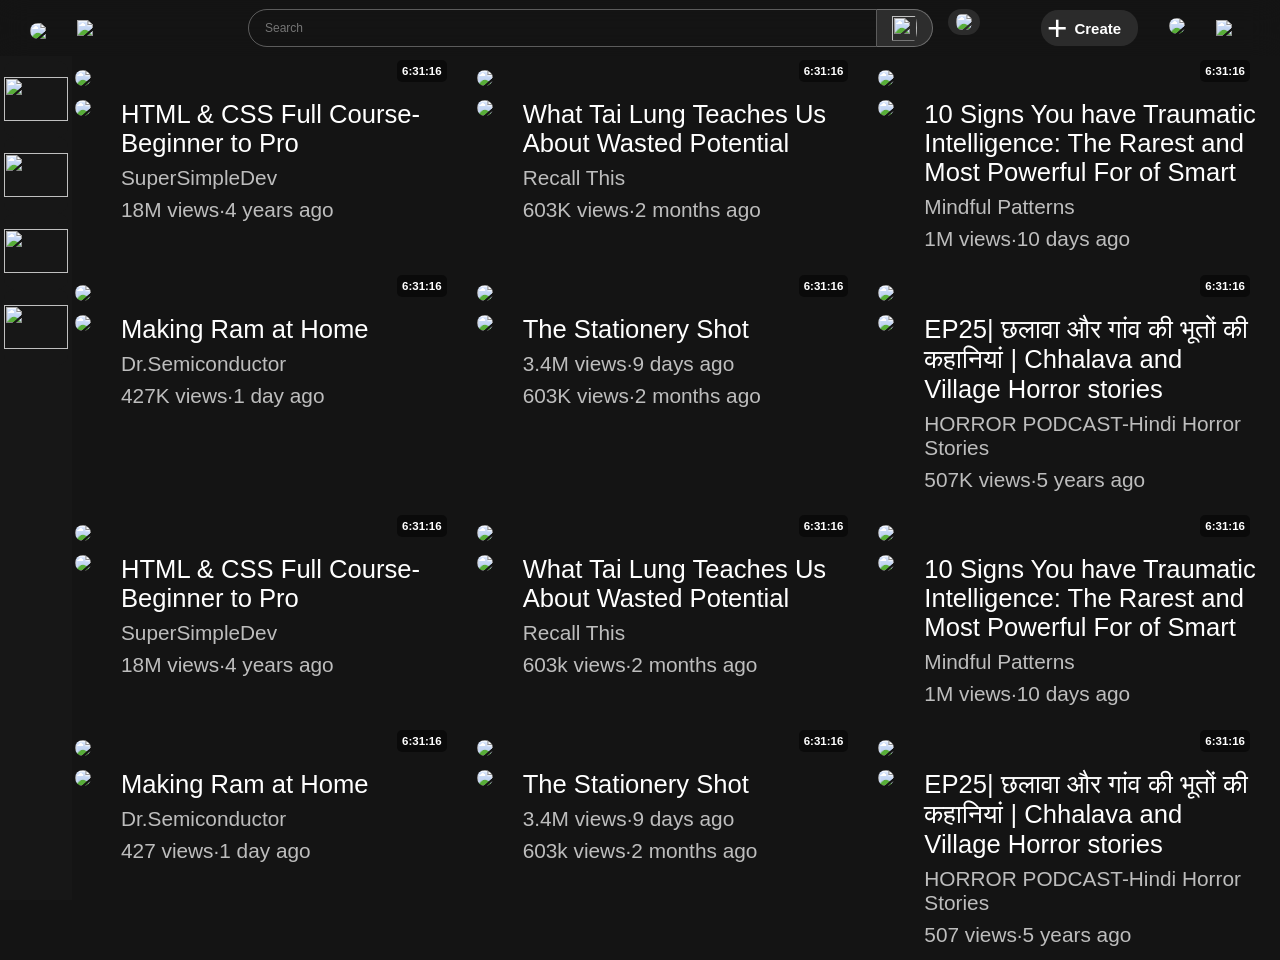
==== index.html @ 5734ea12 "Add files via upload" ====
<!doctype html>
<html>
  <head>
    <title>YouTube</title>
    <link rel="stylesheet" href="style.css" />
    <link rel="icon" type="image/png" href="Thumbnail/youtube.png" />
    <link rel="preconnect" href="https://fonts.googleapis.com" />
    <link rel="preconnect" href="https://fonts.gstatic.com" crossorigin />
    <link
      href="https://fonts.googleapis.com/css2?family=Inconsolata:wght@200..900&display=swap"
      rel="stylesheet"
    />
  </head>
  <body>
    <div class="header">
      <div class="left">
        <img src="Thumbnail/ham.png" class="hamb" /><img
          class="ytin"
          src="Thumbnail/ytin.png"
        />
      </div>
      <div class="middle">
        <input type="text-box" placeholder="Search" />
        <img class="search" src="Thumbnail/search.png" />
        <div class="voice">
          <img class="notification" src="Thumbnail/mic.png" />
          <div class="voice-tip">Search with your voice</div>
        </div>
      </div>
      <div class="right">
        <button class="create"><span>+</span> Create</button>
        <div class="notif">
          <img src="Thumbnail/notification.png" class="mic" />
          <div class="notif-tip">Notifications</div>
        </div>

        <img src="Thumbnail/acc.png" class="acc" />
      </div>
    </div>

    <div class="sidebar">
      <div class="side"><img class="sid" src="Thumbnail/1.png" /></div>
      <div class="side"><img class="sid" src="Thumbnail/2.png" /></div>
      <div class="side"><img class="sid" src="Thumbnail/3.png" /></div>
      <div class="side"><img class="sid" src="Thumbnail/4.png" /></div>
    </div>

    <div class="extended">
      <div class="extend1">
        <div class="side1" style="background-color: rgba(255, 255, 255, 0.13)">
          <img class="sid1" src="Thumbnail/11.png" />Home
        </div>
        <div class="side1">
          <img class="sid1" src="Thumbnail/22.png" />Shorts
        </div>
      </div>
      <div class="extend2">
        <!-- word spacing is also a good property but i am using &nbsp; -->
        <div class="side2">&nbsp;&nbsp;&nbsp;Subscriptions &nbsp;&nbsp;></div>
        <div class="side2">
          &nbsp;&nbsp;&nbsp;<img
            class="abc"
            src="Thumbnail/ff.jpg"
          />&nbsp;&nbsp;&nbsp;<span
            style="
              font-size: 15px;
              font-weight: bold;
              width: 145px;
              white-space: nowrap;
              overflow: hidden;
              text-overflow: ellipsis;
              display: block;
            "
            >HORROR PODCAST-Hindi Horror Stories</span
          >
        </div>
        <div class="side2">
          &nbsp;&nbsp;&nbsp;<img
            class="abc"
            src="thumbnail/ee.jpg"
          />&nbsp;&nbsp;&nbsp;Make Joke Of
        </div>
        <div class="side2">
          &nbsp;&nbsp;&nbsp;<img
            class="abc"
            src="Thumbnail/tilak.jpg"
          />&nbsp;&nbsp;&nbsp;Tilak
        </div>
        <div class="side2">
          &nbsp;&nbsp;&nbsp;<img
            class="abc"
            src="Thumbnail/sir tarun.jpg"
          />&nbsp;&nbsp;&nbsp;Sir Traun Rupani
        </div>
        <div class="side2">
          &nbsp;&nbsp;&nbsp;<img
            class="abc"
            src="Thumbnail/aa.jpg"
          />&nbsp;&nbsp;&nbsp;SuperSimpleDev
        </div>
        <div class="side2">
          &nbsp;&nbsp;&nbsp;<img
            class="abc"
            src="Thumbnail/khan.jpg"
          />&nbsp;&nbsp;&nbsp;<span
            style="
              font-size: 15px;
              font-weight: bold;
              width: 145px;
              white-space: nowrap;
              overflow: hidden;
              text-overflow: ellipsis;
              display: block;
            "
            >Khan GS Research Centre</span
          >
        </div>
        <div class="side2">
          &nbsp;&nbsp;&nbsp;<img
            class="abc"
            src="Thumbnail/make joke horror.jpg"
          />&nbsp;&nbsp;&nbsp;MAKE JOKE HORROR
        </div>
        <div class="side2">
          &nbsp;&nbsp;&nbsp;<span class="arrow">></span> &nbsp;&nbspShow more
        </div>
      </div>
      <div class="extend3">
        <div class="side3">&nbsp;&nbsp;&nbsp;You &nbsp;&nbsp;&nbsp;></div>
        <div class="side3">&nbsp;&nbsp;&nbsp;Your Channel</div>
        <div class="side3">&nbsp;&nbsp;&nbsp;History</div>
        <div class="side3">&nbsp;&nbsp;&nbsp;Playlist</div>
        <div class="side3">&nbsp;&nbsp;&nbsp;Watch later</div>
        <div class="side3">&nbsp;&nbsp;&nbsp;Liked videos</div>
        <div class="side3">&nbsp;&nbsp;&nbsp;Your videos</div>
        <div class="side3">&nbsp;&nbsp;&nbsp;Downloads</div>
      </div>
      <div class="extend4">
        <div style="font-size: 15px; margin-bottom: 7px">Explore</div>
        <div class="side4">&nbsp;&nbsp;&nbsp;Shopping</div>
        <div class="side4">&nbsp;&nbsp;&nbsp;Music</div>
        <div class="side4">&nbsp;&nbsp;&nbsp;Movies</div>
        <div class="side4">
          &nbsp;&nbsp;&nbsp;<span class="arrow">></span> &nbsp;&nbspShow more
        </div>
      </div>
      <div class="extend5">
        <div style="font-size: 15px; margin-bottom: 10px; margin-top: 5px">
          &nbsp;&nbsp;&nbsp;More from YouTube
        </div>
        <div class="side5">
          &nbsp;&nbsp;&nbsp;<img
            style="width: 20px"
            src="Thumbnail/youtube.png"
          />&nbsp;&nbsp;&nbsp;Youtube Premium
        </div>
        <div class="side5">
          &nbsp;&nbsp;&nbsp;<img
            style="width: 20px"
            src="Thumbnail/youtube.png"
          />&nbsp;&nbsp;&nbsp;YouTube Kids
        </div>
      </div>
      <div class="extend6">
        <div class="side6">&nbsp;&nbsp;&nbsp;Report history</div>
      </div>
      <div class="extend7">
        <div class="last1">About Press Copyright Contact us Creators Advertise Developers</div>
        <div class="last2">Terms Privacy Policy & Safety How Youtube Works Test new features</div>
        <div class="last3">@ 2026 Google LLC</div>
      </div>
    </div>

    <div class="grid-container">
      <div class="preview">
        <div class="thumbnail-d">
          <img class="thumbnail" src="Thumbnail/a.avif" />
          <div class="time">6:31:16</div>
        </div>
        <div class="details">
          <div class="account-photo">
            <img class="account-p" src="Thumbnail/aa.jpg" />
          </div>
          <div class="texts">
            <div class="title-d">
              <p class="title">HTML & CSS Full Course-Beginner to Pro</p>
            </div>
            <div class="author-d">
              <p class="author">SuperSimpleDev</p>
            </div>
            <div class="video-statics-d">
              <p class="video-statics">18M views&#183;4 years ago</p>
            </div>
          </div>
        </div>
      </div>

      <!-- nbsp= Non-breaking space -->

      <div class="preview">
        <div class="thumbnail-d">
          <img class="thumbnail" src="Thumbnail/b.avif" />
          <div class="time">6:31:16</div>
        </div>
        <div class="details">
          <div class="account-photo">
            <img class="account-p" src="Thumbnail/bb.jpg" />
          </div>
          <div class="texts">
            <div class="title-d">
              <p class="title">
                What Tai Lung Teaches Us About Wasted Potential
              </p>
            </div>
            <div class="author-d">
              <p class="author">Recall This</p>
            </div>
            <div class="video-statics-d">
              <p class="video-statics">603K views&#183;2 months ago</p>
            </div>
          </div>
        </div>
      </div>

      <div class="preview">
        <div class="thumbnail-d">
          <img class="thumbnail" src="Thumbnail/c.avif" />
          <div class="time">6:31:16</div>
        </div>
        <div class="details">
          <div class="account-photo">
            <img class="account-p" src="Thumbnail/cc.jpg" />
          </div>
          <div class="texts">
            <div class="title-d">
              <p class="title">
                10 Signs You have Traumatic Intelligence: The Rarest and Most
                Powerful For of Smart
              </p>
            </div>
            <div class="author-d">
              <p class="author">Mindful Patterns</p>
            </div>
            <div class="video-statics-d">
              <p class="video-statics">1M views&#183;10 days ago</p>
            </div>
          </div>
        </div>
      </div>

      <div class="preview">
        <div class="thumbnail-d">
          <img class="thumbnail" src="Thumbnail/d.avif" />
          <div class="time">6:31:16</div>
        </div>
        <div class="details">
          <div class="account-photo">
            <img class="account-p" src="Thumbnail/dd.jpg" />
          </div>
          <div class="texts">
            <div class="title-d">
              <p class="title">Making Ram at Home</p>
            </div>
            <div class="author-d">
              <p class="author">Dr.Semiconductor</p>
            </div>
            <div class="video-statics-d">
              <p class="video-statics">427K views&#183;1 day ago</p>
            </div>
          </div>
        </div>
      </div>

      <div class="preview">
        <div class="thumbnail-d">
          <img class="thumbnail" src="Thumbnail/e.avif" />
          <div class="time">6:31:16</div>
        </div>
        <div class="details">
          <div class="account-photo">
            <img class="account-p" src="Thumbnail/ee.jpg" />
          </div>
          <div class="texts">
            <div class="title-d">
              <p class="title">The Stationery Shot</p>
            </div>
            <div class="author-d">
              <p class="author">3.4M views&#183;9 days ago</p>
            </div>
            <div class="video-statics-d">
              <p class="video-statics">603K views&#183;2 months ago</p>
            </div>
          </div>
        </div>
      </div>

      <div class="preview">
        <div class="thumbnail-d">
          <img class="thumbnail" src="Thumbnail/f.avif" />
          <div class="time">6:31:16</div>
        </div>
        <div class="details">
          <div class="account-photo">
            <img class="account-p" src="Thumbnail/ff.jpg" />
          </div>
          <div class="texts">
            <div class="title-d">
              <p class="title">
                EP25| छलावा और गांव की भूतों की कहानियां | Chhalava and Village
                Horror stories
              </p>
            </div>
            <div class="author-d">
              <p class="author">HORROR PODCAST-Hindi Horror Stories</p>
            </div>
            <div class="video-statics-d">
              <p class="video-statics">507K views&#183;5 years ago</p>
            </div>
          </div>
        </div>
      </div>

      <div class="preview">
        <div class="thumbnail-d">
          <img class="thumbnail" src="Thumbnail/a.avif" />
          <div class="time">6:31:16</div>
        </div>
        <div class="details">
          <div class="account-photo">
            <img class="account-p" src="Thumbnail/aa.jpg" />
          </div>
          <div class="texts">
            <div class="title-d">
              <p class="title">HTML & CSS Full Course-Beginner to Pro</p>
            </div>
            <div class="author-d">
              <p class="author">SuperSimpleDev</p>
            </div>
            <div class="video-statics-d">
              <p class="video-statics">18M views&#183;4 years ago</p>
            </div>
          </div>
        </div>
      </div>

      <div class="preview">
        <div class="thumbnail-d">
          <img class="thumbnail" src="Thumbnail/b.avif" />
          <div class="time">6:31:16</div>
        </div>
        <div class="details">
          <div class="account-photo">
            <img class="account-p" src="Thumbnail/bb.jpg" />
          </div>
          <div class="texts">
            <div class="title-d">
              <p class="title">
                What Tai Lung Teaches Us About Wasted Potential
              </p>
            </div>
            <div class="author-d">
              <p class="author">Recall This</p>
            </div>
            <div class="video-statics-d">
              <p class="video-statics">603k views&#183;2 months ago</p>
            </div>
          </div>
        </div>
      </div>

      <div class="preview">
        <div class="thumbnail-d">
          <img class="thumbnail" src="Thumbnail/c.avif" />
          <div class="time">6:31:16</div>
        </div>
        <div class="details">
          <div class="account-photo">
            <img class="account-p" src="Thumbnail/cc.jpg" />
          </div>
          <div class="texts">
            <div class="title-d">
              <p class="title">
                10 Signs You have Traumatic Intelligence: The Rarest and Most
                Powerful For of Smart
              </p>
            </div>
            <div class="author-d">
              <p class="author">Mindful Patterns</p>
            </div>
            <div class="video-statics-d">
              <p class="video-statics">1M views&#183;10 days ago</p>
            </div>
          </div>
        </div>
      </div>

      <div class="preview">
        <div class="thumbnail-d">
          <img class="thumbnail" src="Thumbnail/d.avif" />
          <div class="time">6:31:16</div>
        </div>
        <div class="details">
          <div class="account-photo">
            <img class="account-p" src="Thumbnail/dd.jpg" />
          </div>
          <div class="texts">
            <div class="title-d">
              <p class="title">Making Ram at Home</p>
            </div>
            <div class="author-d">
              <p class="author">Dr.Semiconductor</p>
            </div>
            <div class="video-statics-d">
              <p class="video-statics">427 views&#183;1 day ago</p>
            </div>
          </div>
        </div>
      </div>

      <div class="preview">
        <div class="thumbnail-d">
          <img class="thumbnail" src="Thumbnail/e.avif" />
          <div class="time">6:31:16</div>
        </div>
        <div class="details">
          <div class="account-photo">
            <img class="account-p" src="Thumbnail/ee.jpg" />
          </div>
          <div class="texts">
            <div class="title-d">
              <p class="title">The Stationery Shot</p>
            </div>
            <div class="author-d">
              <p class="author">3.4M views&#183;9 days ago</p>
            </div>
            <div class="video-statics-d">
              <p class="video-statics">603k views&#183;2 months ago</p>
            </div>
          </div>
        </div>
      </div>

      <div class="preview">
        <div class="thumbnail-d">
          <img class="thumbnail" src="Thumbnail/f.avif" />
          <div class="time">6:31:16</div>
        </div>
        <div class="details">
          <div class="account-photo">
            <img class="account-p" src="Thumbnail/ff.jpg" />
          </div>
          <div class="texts">
            <div class="title-d">
              <p class="title">
                EP25| छलावा और गांव की भूतों की कहानियां | Chhalava and Village
                Horror stories
              </p>
            </div>
            <div class="author-d">
              <p class="author">HORROR PODCAST-Hindi Horror Stories</p>
            </div>
            <div class="video-statics-d">
              <p class="video-statics">507 views&#183;5 years ago</p>
            </div>
          </div>
        </div>
      </div>
    </div>
  </body>
</html>
<!-- .your-element {
  width: 300px;                /* 1. You must have a set width or max-width */
  white-space: nowrap;         /* 2. Forces the text to stay on one single line */
  overflow: hidden;            /* 3. Cuts off the text that goes past the width */
  text-overflow: ellipsis;     /* 4. The magic: adds the "..." at the cut-off point */
} -->
---- style.css ----
/*<input type="text-box, checkbox"*/
      /*block element take entire line horizontally and inline-block-element take only space they want and the inline elements they take the line of text like a specific word like strong*/
      /* object-fit:cover, contain & object-position: top,bottom,left,right*/
      body {
        font-family:
          Roboto, Arial; /*this comma is called font stack it lets us make a seconds selection if the first one fales;*/
        background-color: rgba(0, 0, 0, 0.92);
        color: white;
        margin: 0;
        padding-top: 60px;
        padding-left: 65px;
        padding-right:10px;
        overflow:hidden;

      }
      /* Create an internal blue border */
      /*box-shadow: horizontal | vertical | blur | spread | color */
      input {
        flex: 1;
        background-color: transparent;
        font-size: 12px;
        padding-left: 16px;
        padding-right: 4px;
        margin: 0px;
        height: 34px;
        display: inline-block;
        border: 1px solid #ffffff4f;
        border-radius: 20px 0 0 20px; /*importnat*/
        cursor: text;
        align-items: center; /*importnat*/
        line-height: 22px;
        width: 0px;
        color: white;
        outline: none;
      }
      input:focus {
        box-shadow: inset 0 0 2px 1px rgb(60, 60, 255);
      }
      .preview {
        padding: 10px;
        display: inline-block;
        border-radius: 15px;
        transition: background-color 0.3s;
      }
      .preview:hover {
        background-color: rgba(255, 255, 255, 0.2);
      }

      .thumbnail-d {
        position: relative; /*for the duration value which is position absolute so it could be arranged according to thumbnail not web page*/
        margin-bottom: 10px;
      }
      .thumbnail {
        border-radius: 15px;
        width: 100%;
      }
      .details {
        display: grid;
        grid-template-columns: 36px 1fr;
        gap: 10px;
      }
      /*.account-photo {
        margin-right: 8px;
        display: inline-block;
        width: 36px;
        vertical-align: top;
      }*/
      .account-p {
        border-radius: 18px;
        width: 100%;
      } /*
      .texts {
        width: 277px;
        display: inline-block;
      } */
      .title {
        font-weight: 500;
        font-size: 1.6rem;
        margin: 0;
        margin-bottom: 8px;
      }
      .author {
        font-size: 1.3rem;
        color: rgba(241, 241, 241, 0.767);
        margin: 0;
        margin-bottom: 8px;
        transition: color 0.1s;
      }
      .video-statics {
        font-size: 1.3rem;
        color: rgba(241, 241, 241, 0.767);
        margin: 0px;
      }
      /* *top-left, top-right, bottom-right, bottom-left
      border-radius: 0 0 0 10px ;
      
      *border-left, border-right border-top border-bottom */
      .author:hover {
        color: rgb(255, 255, 255);
      }
      .grid-container {
        display: grid;
        grid-template-columns: 1fr 1fr 1fr;
        row-gap: 10px;
        height:100vh;
        overflow-y:auto;
      }
      .grid-container::-webkit-scrollbar{
        width:10px;
      }
      .grid-container::-webkit-scrollbar-track{
        background:transparent;
      }
      .grid-container::-webkit-scrollbar-thumb{
        background:rgb(193, 193, 193);
        border-radius:5px;
      }
      .grid-container::-webkit-scrollbar-thumb:hover{
        background:rgb(255, 255, 255);;
      }
      @media (max-width:950px){
        .grid-container{
          grid-template-columns:1fr 1fr;
        }
      }
      @media(min-width:1990px){
        .grid-container{
          grid-template-columns:1fr 1fr 1fr 1fr;
        }
      }
      .header {
        background-color: rgba(21, 21, 21, 0.9);
        backdrop-filter: blur(15px);
        position: fixed;
        left: 0;
        right: 0;
        top: 0;
        display: flex;
        flex-direction: row;
        height: 56px;
        align-items: center;
        padding-left: 20px;
        padding-right: 16px;
        justify-content: space-between;
        z-index:100;
      }
      .sidebar {
        display: flex;
        flex-direction: column;
        align-items: center;
        position: fixed;
        left: 0;
        top: 56px;
        bottom: 0;
        background-color: rgb(23, 23, 23);
        width: 64px;
        padding-left: 4px;
        padding-right: 4px;
        padding-top: 5px;
      }
      @media (max-width:800px){
        .sidebar{
          display:none;
        }
        body{
          padding-left:0;
        }
      }
      .middle {
        border-radius: 200px;
        padding-left: 10px;
        padding-right: 10px;
        max-width: 732px;
        min-width: 95px;
        flex: 1;
        display: flex;
        align-content: center;
      }
      .right {
        width: 213px;
        display: flex;
        align-items: center;
        justify-content: space-between;
        padding-left: 10px;
        padding-right: 10px;
      }
      .notification {
        background-color: rgba(255, 255, 255, 0.1);
        width: 25px;
        padding: 5px;
        padding-left: 8px;
        padding-right: 8px;
        border-radius: 25px;
        transition: background-color 0.1s;
      }
      .notification:hover {
        background-color: rgba(255, 255, 255, 0.23);
      }
      .search {
        border-radius: 0 20px 20px 0; /*important*/
        border: 1px solid black;
        margin-right: 15px;
        width: 25px;
        height: 25px;
        padding: 5.5px;
        object-fit: cover;
        border: 1px solid #ffffff4f;
        padding-left: 15px;
        padding-right: 15px;
        border-left: none;
        background-color:rgba(255, 255, 255, 0.11);
        transition:background-color 0.1s;
      }
      .search:active {
        background-color: rgba(255, 255, 255, 0.4);
      }
      .mic {
        padding: 3px;
        border-radius: 23px;
        width: 40px;
        transition: background-color 0.2s;
      }
      .mic:hover {
        background-color: rgba(226, 226, 226, 0.4);
      }
      .left {
        margin-right: 10px;
        height: 56px;
        display: flex;
        align-items: center;
        flex-direction: row;
        justify-content: space-between;
      }
      .ytin {
        margin-left: 15px;
        width: 110px;
        object-fit: contain;
      }
      .hamb {
        padding: 10px;
        margin-top: 5px;
        width: 22px;
        object-fit: contain;
        border-radius: 20px;
        transition: background-color 0.2s;
      }
      .hamb:hover {
        background-color: rgba(255, 255, 255, 0.22);
      }
      .create {
        border: none;
        width: 97px;
        height: 36px;
        font-size: 15px;
        font-weight: bold;
        color: white;
        background-color: rgba(255, 255, 255, 0.1);
        border-radius: 17px;
        display: flex;
        align-items: center;
        transition: background-color 0.1s;
      }
      .create:hover {
        background-color: rgba(255, 255, 255, 0.25);
      }
      span {
        font-family: sans-serif;
        font-size: 35px;
        padding-right: 7px;
        font-weight: 500;
      }
      .acc {
        width: 38px;
        object-fit: contain;
      }
      .side {
        width: 64px;
        height: 44px;
        padding-top: 16px;
        padding-bottom: 16px;
        background-color: rgb(23, 23, 23);
        display: flex;
        align-items: center;
        justify-content: center;
        border-radius: 10px;
      }
      .side:hover {
        background-color: rgba(255, 255, 255, 0.11);
      }
      .sid {
        height: 44px;
        width: 64px;
        object-fit: cover;
      }
      .time {
        background-color: rgba(0, 0, 0, 0.5);
        padding: 5px;
        border-radius: 5px;
        font-weight: bold;
        font-size: 11.5px;
        position: absolute;
        right: 10px;
        bottom: 8px;
      }
      .voice{
        position:relative;
      }
      .voice-tip{
        position:absolute;
        background-color:rgba(110, 110, 110, 0.95);
        padding:10px;
        left:-45px;
        right:-45px;
        bottom:-50px;
        border-radius:5px;
        opacity:0;
        transition:opacity 0.2s ease-in;
        pointer-events:none;
      }
      /* out= slow at last, 
      in= slow at beginning,
      liner=same speed throughout, 
      ease=slow at starting and end speed in middle*/
      .voice:hover .voice-tip{
        opacity:1;
      }
      /*if you don't want to always change class name for every element unique you can just define the class more precisely so as to keep two similar class names but still no mixup with css properties eg:
       .voice .voice-tip{}
       this will focus only on the voice-tip which is in the .voice*/
       .notif{
        position:relative;
       }
       .notif-tip{
        position:absolute;
        background-color:rgba(110, 110, 110, 0.95);border-radius:5px;
        opacity:0;
        transition:opacity 0.2s ease-in;
        padding:10px;
        left:-15px;
        bottom:-45px;
        pointer-events:none;/*importnat property for tool tip... tip will not appear if you hover over it bec of this */
       }
       .notif:hover .notif-tip{
        opacity:1;
       }
       .extended{
        position:fixed;
        width:240px;
        height:93vh;
        left:5px;
        top:60px;
        display:none;
        flex-direction:column;
        overflow-y:auto;
       }
       .extended::-webkit-scrollbar{
        width:6px;
       }
       .extended::-webkit-scrollbar-track{
        background:transparent;
       }
       .extended::-webkit-scrollbar-thumb{
        background:rgb(127, 127, 127);
        border-radius:10px;
       }
       .extended::-webkit-scrollbar-thumb:hover{
        background-color:rgba(203, 203, 203, 0.834);
       }
       /* horizontal | vertical | blur | spread | color 
  box-shadow: 0 0 15px 5px rgba(0, 0, 0, 0.3); */
       .extend1{
        height:80px;
        border-bottom:1px solid rgb(96, 96, 96);
       }
       .side1, .side2, .side3, .side4, .side5, .side6{
        height:40px;
        display:flex;
        align-items:center;
        font-size:14px;
        border-radius:10px;
        transition:background-color 80ms;
       }
       .side1:hover, .side2:hover, .side3:hover, .side4:hover, .side5:hover, .side6:hover{
        background-color:rgba(255, 255, 255, 0.13)
       }
       .sid1{
        height:35px;
       }
       .extend2{
        padding:10px;
        height:360px;
        border-bottom:1px solid rgb(96, 96, 96);
       }
       .extend3{
        padding:12px;
        height:320px;
        border-bottom:1px solid rgb(96, 96, 96);
       }
       .extend4{
        padding:12px;
        height:192px;
        border-bottom:1px solid rgb(96, 96, 96);
       }
       .extend5{
        padding:12px;
        height:112px;
        border-bottom:1px solid rgb(96, 96, 96);
       }
       .extend6{
        height:40px;
        padding:12px;
        border-bottom:1px solid rgb(96, 96, 96);
       }
       .extend7{
        height:185px;
       }

       @media(min-width:1300px){
        body{
          padding-left:245px;
        }
        .extended{
          display:flex;
        }
        .sidebar{
          display:none;
        }
       }
       .arrow{
        font-size:20px;
        transform:rotate(90deg);
       }
       .abc{
        border-radius:20px;
        height:30px;
       }
       .last1{
        padding-top:16px;
        padding-left:24px;
        width:200px;
        word-spacing:7px;
        line-height:18px;
        font-size:13px;
        color:rgba(255, 255, 255, 0.7)


       }
       .last2{
        padding-top:12px;
        padding-left:24px;
        word-spacing:7px;
        line-height:18px;
        font-size:13px;
        color:rgba(255, 255, 255, 0.7)

       }
       .last3{
        padding:16px;
        padding-left:24px;
        word-spacing:5px;
        color:rgba(255, 255, 255, 0.32);
        font-size:13px;
       }
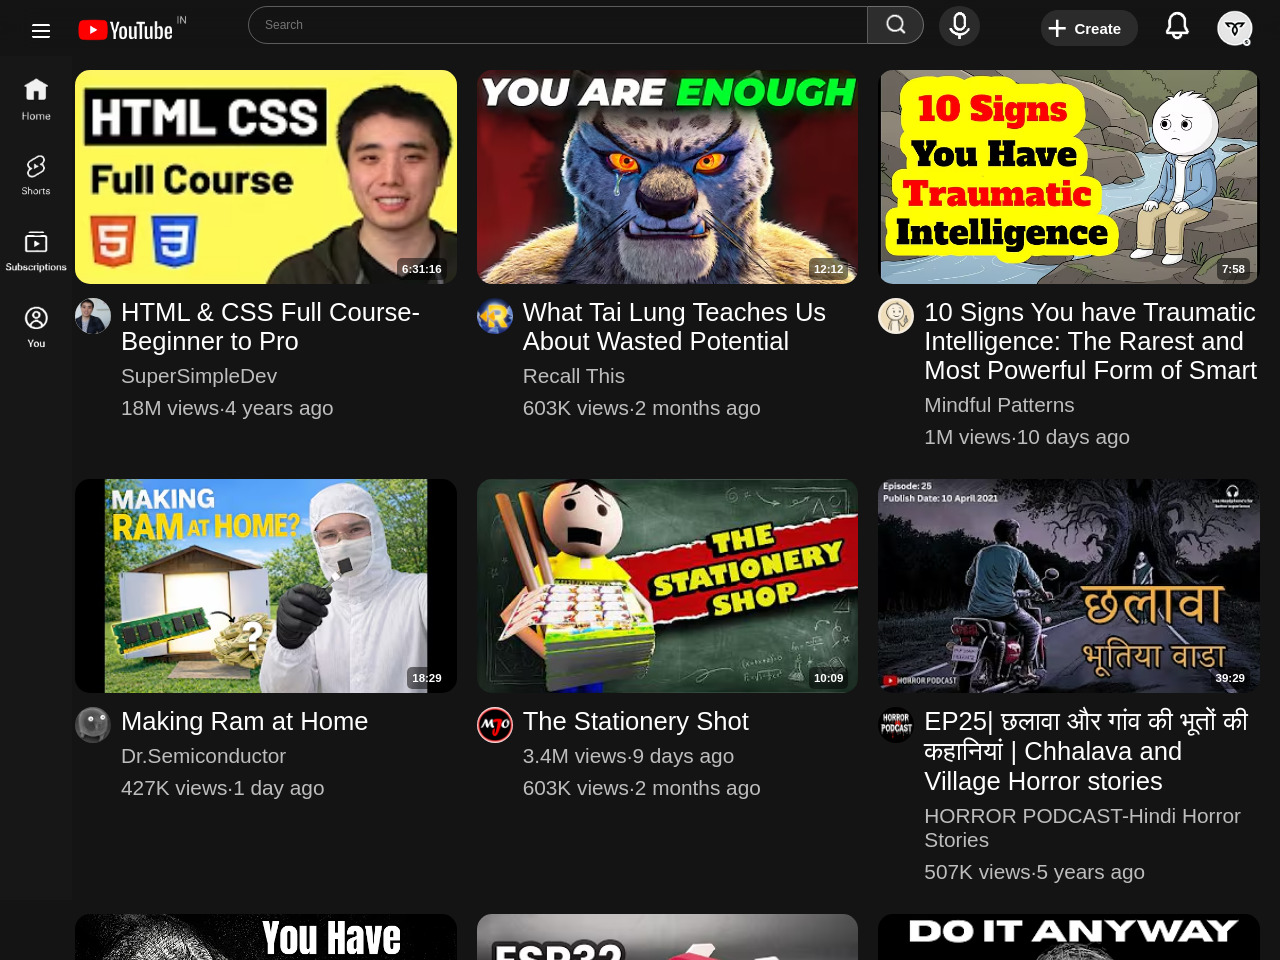
==== commit e68fd1f5: "Add files via upload" ====
--- a/index.html
+++ b/index.html
@@ -3,7 +3,7 @@
   <head>
     <title>YouTube</title>
     <link rel="stylesheet" href="style.css" />
-    <link rel="icon" type="image/png" href="Thumbnail/youtube.png" />
+    <link rel="icon" type="image/png" href="youtube.png" />
     <link rel="preconnect" href="https://fonts.googleapis.com" />
     <link rel="preconnect" href="https://fonts.gstatic.com" crossorigin />
     <link
@@ -14,45 +14,40 @@
   <body>
     <div class="header">
       <div class="left">
-        <img src="Thumbnail/ham.png" class="hamb" /><img
-          class="ytin"
-          src="Thumbnail/ytin.png"
-        />
+        <img src="ham.png" class="hamb" /><img class="ytin" src="ytin.png" />
       </div>
       <div class="middle">
         <input type="text-box" placeholder="Search" />
-        <img class="search" src="Thumbnail/search.png" />
+        <img class="search" src="search.png" />
         <div class="voice">
-          <img class="notification" src="Thumbnail/mic.png" />
+          <img class="notification" src="mic.png" />
           <div class="voice-tip">Search with your voice</div>
         </div>
       </div>
       <div class="right">
         <button class="create"><span>+</span> Create</button>
         <div class="notif">
-          <img src="Thumbnail/notification.png" class="mic" />
+          <img src="notification.png" class="mic" />
           <div class="notif-tip">Notifications</div>
         </div>
 
-        <img src="Thumbnail/acc.png" class="acc" />
+        <img src="acc.png" class="acc" />
       </div>
     </div>
 
     <div class="sidebar">
-      <div class="side"><img class="sid" src="Thumbnail/1.png" /></div>
-      <div class="side"><img class="sid" src="Thumbnail/2.png" /></div>
-      <div class="side"><img class="sid" src="Thumbnail/3.png" /></div>
-      <div class="side"><img class="sid" src="Thumbnail/4.png" /></div>
+      <div class="side"><img class="sid" src="1.png" /></div>
+      <div class="side"><img class="sid" src="2.png" /></div>
+      <div class="side"><img class="sid" src="3.png" /></div>
+      <div class="side"><img class="sid" src="4.png" /></div>
     </div>
 
     <div class="extended">
       <div class="extend1">
         <div class="side1" style="background-color: rgba(255, 255, 255, 0.13)">
-          <img class="sid1" src="Thumbnail/11.png" />Home
-        </div>
-        <div class="side1">
-          <img class="sid1" src="Thumbnail/22.png" />Shorts
-        </div>
+          <img class="sid1" src="11.png" />Home
+        </div>
+        <div class="side1"><img class="sid1" src="22.png" />Shorts</div>
       </div>
       <div class="extend2">
         <!-- word spacing is also a good property but i am using &nbsp; -->
@@ -60,7 +55,7 @@
         <div class="side2">
           &nbsp;&nbsp;&nbsp;<img
             class="abc"
-            src="Thumbnail/ff.jpg"
+            src="ff.jpg"
           />&nbsp;&nbsp;&nbsp;<span
             style="
               font-size: 15px;
@@ -77,31 +72,31 @@
         <div class="side2">
           &nbsp;&nbsp;&nbsp;<img
             class="abc"
-            src="thumbnail/ee.jpg"
+            src="ee.jpg"
           />&nbsp;&nbsp;&nbsp;Make Joke Of
         </div>
         <div class="side2">
           &nbsp;&nbsp;&nbsp;<img
             class="abc"
-            src="Thumbnail/tilak.jpg"
+            src="tilak.jpg"
           />&nbsp;&nbsp;&nbsp;Tilak
         </div>
         <div class="side2">
           &nbsp;&nbsp;&nbsp;<img
             class="abc"
-            src="Thumbnail/sir tarun.jpg"
+            src="sir tarun.jpg"
           />&nbsp;&nbsp;&nbsp;Sir Traun Rupani
         </div>
         <div class="side2">
           &nbsp;&nbsp;&nbsp;<img
             class="abc"
-            src="Thumbnail/aa.jpg"
+            src="aa.jpg"
           />&nbsp;&nbsp;&nbsp;SuperSimpleDev
         </div>
         <div class="side2">
           &nbsp;&nbsp;&nbsp;<img
             class="abc"
-            src="Thumbnail/khan.jpg"
+            src="khan.jpg"
           />&nbsp;&nbsp;&nbsp;<span
             style="
               font-size: 15px;
@@ -118,7 +113,7 @@
         <div class="side2">
           &nbsp;&nbsp;&nbsp;<img
             class="abc"
-            src="Thumbnail/make joke horror.jpg"
+            src="make joke horror.jpg"
           />&nbsp;&nbsp;&nbsp;MAKE JOKE HORROR
         </div>
         <div class="side2">
@@ -151,13 +146,13 @@
         <div class="side5">
           &nbsp;&nbsp;&nbsp;<img
             style="width: 20px"
-            src="Thumbnail/youtube.png"
+            src="youtube.png"
           />&nbsp;&nbsp;&nbsp;Youtube Premium
         </div>
         <div class="side5">
           &nbsp;&nbsp;&nbsp;<img
             style="width: 20px"
-            src="Thumbnail/youtube.png"
+            src="youtube.png"
           />&nbsp;&nbsp;&nbsp;YouTube Kids
         </div>
       </div>
@@ -165,8 +160,12 @@
         <div class="side6">&nbsp;&nbsp;&nbsp;Report history</div>
       </div>
       <div class="extend7">
-        <div class="last1">About Press Copyright Contact us Creators Advertise Developers</div>
-        <div class="last2">Terms Privacy Policy & Safety How Youtube Works Test new features</div>
+        <div class="last1">
+          About Press Copyright Contact us Creators Advertise Developers
+        </div>
+        <div class="last2">
+          Terms Privacy Policy & Safety How Youtube Works Test new features
+        </div>
         <div class="last3">@ 2026 Google LLC</div>
       </div>
     </div>
@@ -174,12 +173,12 @@
     <div class="grid-container">
       <div class="preview">
         <div class="thumbnail-d">
-          <img class="thumbnail" src="Thumbnail/a.avif" />
+          <img class="thumbnail" src="a.avif" />
           <div class="time">6:31:16</div>
         </div>
         <div class="details">
           <div class="account-photo">
-            <img class="account-p" src="Thumbnail/aa.jpg" />
+            <img class="account-p" src="aa.jpg" />
           </div>
           <div class="texts">
             <div class="title-d">
@@ -199,12 +198,12 @@
 
       <div class="preview">
         <div class="thumbnail-d">
-          <img class="thumbnail" src="Thumbnail/b.avif" />
-          <div class="time">6:31:16</div>
-        </div>
-        <div class="details">
-          <div class="account-photo">
-            <img class="account-p" src="Thumbnail/bb.jpg" />
+          <img class="thumbnail" src="b.avif" />
+          <div class="time">12:12</div>
+        </div>
+        <div class="details">
+          <div class="account-photo">
+            <img class="account-p" src="bb.jpg" />
           </div>
           <div class="texts">
             <div class="title-d">
@@ -224,18 +223,18 @@
 
       <div class="preview">
         <div class="thumbnail-d">
-          <img class="thumbnail" src="Thumbnail/c.avif" />
-          <div class="time">6:31:16</div>
-        </div>
-        <div class="details">
-          <div class="account-photo">
-            <img class="account-p" src="Thumbnail/cc.jpg" />
+          <img class="thumbnail" src="c.avif" />
+          <div class="time">7:58</div>
+        </div>
+        <div class="details">
+          <div class="account-photo">
+            <img class="account-p" src="cc.jpg" />
           </div>
           <div class="texts">
             <div class="title-d">
               <p class="title">
                 10 Signs You have Traumatic Intelligence: The Rarest and Most
-                Powerful For of Smart
+                Powerful Form of Smart
               </p>
             </div>
             <div class="author-d">
@@ -250,12 +249,12 @@
 
       <div class="preview">
         <div class="thumbnail-d">
-          <img class="thumbnail" src="Thumbnail/d.avif" />
-          <div class="time">6:31:16</div>
-        </div>
-        <div class="details">
-          <div class="account-photo">
-            <img class="account-p" src="Thumbnail/dd.jpg" />
+          <img class="thumbnail" src="d.avif" />
+          <div class="time">18:29</div>
+        </div>
+        <div class="details">
+          <div class="account-photo">
+            <img class="account-p" src="dd.jpg" />
           </div>
           <div class="texts">
             <div class="title-d">
@@ -273,12 +272,12 @@
 
       <div class="preview">
         <div class="thumbnail-d">
-          <img class="thumbnail" src="Thumbnail/e.avif" />
-          <div class="time">6:31:16</div>
-        </div>
-        <div class="details">
-          <div class="account-photo">
-            <img class="account-p" src="Thumbnail/ee.jpg" />
+          <img class="thumbnail" src="e.avif" />
+          <div class="time">10:09</div>
+        </div>
+        <div class="details">
+          <div class="account-photo">
+            <img class="account-p" src="ee.jpg" />
           </div>
           <div class="texts">
             <div class="title-d">
@@ -296,12 +295,12 @@
 
       <div class="preview">
         <div class="thumbnail-d">
-          <img class="thumbnail" src="Thumbnail/f.avif" />
-          <div class="time">6:31:16</div>
-        </div>
-        <div class="details">
-          <div class="account-photo">
-            <img class="account-p" src="Thumbnail/ff.jpg" />
+          <img class="thumbnail" src="f.avif" />
+          <div class="time">39:29</div>
+        </div>
+        <div class="details">
+          <div class="account-photo">
+            <img class="account-p" src="ff.jpg" />
           </div>
           <div class="texts">
             <div class="title-d">
@@ -322,12 +321,163 @@
 
       <div class="preview">
         <div class="thumbnail-d">
-          <img class="thumbnail" src="Thumbnail/a.avif" />
+          <img class="thumbnail" src="i.avif" />
+          <div class="time">26:49</div>
+        </div>
+        <div class="details">
+          <div class="account-photo">
+            <img class="account-p" src="ii.jpg" />
+          </div>
+          <div class="texts">
+            <div class="title-d">
+              <p class="title">
+                How It Feels Like To Die In Every Prehistoric Erap>
+              </p>
+            </div>
+            <div class="author-d">
+              <p class="author">Spinosnack</p>
+            </div>
+            <div class="video-statics-d">
+              <p class="video-statics">1.5M views&#183;2 months ago</p>
+            </div>
+          </div>
+        </div>
+      </div>
+
+      <div class="preview">
+        <div class="thumbnail-d">
+          <img class="thumbnail" src="j.avif" />
+          <div class="time">6:39</div>
+        </div>
+        <div class="details">
+          <div class="account-photo">
+            <img class="account-p" src="jj.jpg" />
+          </div>
+          <div class="texts">
+            <div class="title-d">
+              <p class="title">
+                How I made this Voice-Controlled Robot Dog from Scratch
+              </p>
+            </div>
+            <div class="author-d">
+              <p class="author">Tech Talkies</p>
+            </div>
+            <div class="video-statics-d">
+              <p class="video-statics">87K views&#183;11 days ago</p>
+            </div>
+          </div>
+        </div>
+      </div>
+
+      <div class="preview">
+        <div class="thumbnail-d">
+          <img class="thumbnail" src="k.avif" />
+          <div class="time">4:27</div>
+        </div>
+        <div class="details">
+          <div class="account-photo">
+            <img class="account-p" src="kk.jpg" />
+          </div>
+          <div class="texts">
+            <div class="title-d">
+              <p class="title">
+                How To Force Your Brain To Crave Doing Hard Things!
+              </p>
+            </div>
+            <div class="author-d">
+              <p class="author">Valerix</p>
+            </div>
+            <div class="video-statics-d">
+              <p class="video-statics">1.1K views&#183;2 days ago</p>
+            </div>
+          </div>
+        </div>
+      </div>
+
+      <div class="preview">
+        <div class="thumbnail-d">
+          <img class="thumbnail" src="l.avif" />
+          <div class="time">21:47</div>
+        </div>
+        <div class="details">
+          <div class="account-photo">
+            <img class="account-p" src="ll.jpg" />
+          </div>
+          <div class="texts">
+            <div class="title-d">
+              <p class="title">
+                MOLOCH Horror Story |Hindi Horror Stories|Scary Pumpkin|Animated
+                Stories
+              </p>
+            </div>
+            <div class="author-d">
+              <p class="author">Scary Pumpkin</p>
+            </div>
+            <div class="video-statics-d">
+              <p class="video-statics">981K views&#183;12 days ago</p>
+            </div>
+          </div>
+        </div>
+      </div>
+
+      <div class="preview">
+        <div class="thumbnail-d">
+          <img class="thumbnail" src="m.avif" />
+          <div class="time">10:49</div>
+        </div>
+        <div class="details">
+          <div class="account-photo">
+            <img class="account-p" src="mm.jpg" />
+          </div>
+          <div class="texts">
+            <div class="title-d">
+              <p class="title">
+                A Simple Device That Teaches a Lot About Electonics
+              </p>
+            </div>
+            <div class="author-d">
+              <p class="author">Eletrônica Brothers</p>
+            </div>
+            <div class="video-statics-d">
+              <p class="video-statics">264K views&#183;2 months ago</p>
+            </div>
+          </div>
+        </div>
+      </div>
+
+      <div class="preview">
+        <div class="thumbnail-d">
+          <img class="thumbnail" src="n.avif" />
+          <div class="time">17:35</div>
+        </div>
+        <div class="details">
+          <div class="account-photo">
+            <img class="account-p" src="nn.jpg" />
+          </div>
+          <div class="texts">
+            <div class="title-d">
+              <p class="title">
+                Why Everyone Fears This Book | 48 Laws of Power Book Summary
+              </p>
+            </div>
+            <div class="author-d">
+              <p class="author">Thinking Shelf Lab</p>
+            </div>
+            <div class="video-statics-d">
+              <p class="video-statics">68K views&#183;9 days ago</p>
+            </div>
+          </div>
+        </div>
+      </div>
+
+      <div class="preview">
+        <div class="thumbnail-d">
+          <img class="thumbnail" src="a.avif" />
           <div class="time">6:31:16</div>
         </div>
         <div class="details">
           <div class="account-photo">
-            <img class="account-p" src="Thumbnail/aa.jpg" />
+            <img class="account-p" src="aa.jpg" />
           </div>
           <div class="texts">
             <div class="title-d">
@@ -343,14 +493,16 @@
         </div>
       </div>
 
-      <div class="preview">
-        <div class="thumbnail-d">
-          <img class="thumbnail" src="Thumbnail/b.avif" />
-          <div class="time">6:31:16</div>
-        </div>
-        <div class="details">
-          <div class="account-photo">
-            <img class="account-p" src="Thumbnail/bb.jpg" />
+      <!-- nbsp= Non-breaking space -->
+
+      <div class="preview">
+        <div class="thumbnail-d">
+          <img class="thumbnail" src="b.avif" />
+          <div class="time">12:12</div>
+        </div>
+        <div class="details">
+          <div class="account-photo">
+            <img class="account-p" src="bb.jpg" />
           </div>
           <div class="texts">
             <div class="title-d">
@@ -362,26 +514,26 @@
               <p class="author">Recall This</p>
             </div>
             <div class="video-statics-d">
-              <p class="video-statics">603k views&#183;2 months ago</p>
-            </div>
-          </div>
-        </div>
-      </div>
-
-      <div class="preview">
-        <div class="thumbnail-d">
-          <img class="thumbnail" src="Thumbnail/c.avif" />
-          <div class="time">6:31:16</div>
-        </div>
-        <div class="details">
-          <div class="account-photo">
-            <img class="account-p" src="Thumbnail/cc.jpg" />
+              <p class="video-statics">603K views&#183;2 months ago</p>
+            </div>
+          </div>
+        </div>
+      </div>
+
+      <div class="preview">
+        <div class="thumbnail-d">
+          <img class="thumbnail" src="c.avif" />
+          <div class="time">7:58</div>
+        </div>
+        <div class="details">
+          <div class="account-photo">
+            <img class="account-p" src="cc.jpg" />
           </div>
           <div class="texts">
             <div class="title-d">
               <p class="title">
                 10 Signs You have Traumatic Intelligence: The Rarest and Most
-                Powerful For of Smart
+                Powerful Form of Smart
               </p>
             </div>
             <div class="author-d">
@@ -396,12 +548,12 @@
 
       <div class="preview">
         <div class="thumbnail-d">
-          <img class="thumbnail" src="Thumbnail/d.avif" />
-          <div class="time">6:31:16</div>
-        </div>
-        <div class="details">
-          <div class="account-photo">
-            <img class="account-p" src="Thumbnail/dd.jpg" />
+          <img class="thumbnail" src="d.avif" />
+          <div class="time">18:29</div>
+        </div>
+        <div class="details">
+          <div class="account-photo">
+            <img class="account-p" src="dd.jpg" />
           </div>
           <div class="texts">
             <div class="title-d">
@@ -411,20 +563,20 @@
               <p class="author">Dr.Semiconductor</p>
             </div>
             <div class="video-statics-d">
-              <p class="video-statics">427 views&#183;1 day ago</p>
-            </div>
-          </div>
-        </div>
-      </div>
-
-      <div class="preview">
-        <div class="thumbnail-d">
-          <img class="thumbnail" src="Thumbnail/e.avif" />
-          <div class="time">6:31:16</div>
-        </div>
-        <div class="details">
-          <div class="account-photo">
-            <img class="account-p" src="Thumbnail/ee.jpg" />
+              <p class="video-statics">427K views&#183;1 day ago</p>
+            </div>
+          </div>
+        </div>
+      </div>
+
+      <div class="preview">
+        <div class="thumbnail-d">
+          <img class="thumbnail" src="e.avif" />
+          <div class="time">10:09</div>
+        </div>
+        <div class="details">
+          <div class="account-photo">
+            <img class="account-p" src="ee.jpg" />
           </div>
           <div class="texts">
             <div class="title-d">
@@ -434,20 +586,20 @@
               <p class="author">3.4M views&#183;9 days ago</p>
             </div>
             <div class="video-statics-d">
-              <p class="video-statics">603k views&#183;2 months ago</p>
-            </div>
-          </div>
-        </div>
-      </div>
-
-      <div class="preview">
-        <div class="thumbnail-d">
-          <img class="thumbnail" src="Thumbnail/f.avif" />
-          <div class="time">6:31:16</div>
-        </div>
-        <div class="details">
-          <div class="account-photo">
-            <img class="account-p" src="Thumbnail/ff.jpg" />
+              <p class="video-statics">603K views&#183;2 months ago</p>
+            </div>
+          </div>
+        </div>
+      </div>
+
+      <div class="preview">
+        <div class="thumbnail-d">
+          <img class="thumbnail" src="f.avif" />
+          <div class="time">39:29</div>
+        </div>
+        <div class="details">
+          <div class="account-photo">
+            <img class="account-p" src="ff.jpg" />
           </div>
           <div class="texts">
             <div class="title-d">
@@ -460,7 +612,457 @@
               <p class="author">HORROR PODCAST-Hindi Horror Stories</p>
             </div>
             <div class="video-statics-d">
-              <p class="video-statics">507 views&#183;5 years ago</p>
+              <p class="video-statics">507K views&#183;5 years ago</p>
+            </div>
+          </div>
+        </div>
+      </div>
+
+      <div class="preview">
+        <div class="thumbnail-d">
+          <img class="thumbnail" src="i.avif" />
+          <div class="time">26:49</div>
+        </div>
+        <div class="details">
+          <div class="account-photo">
+            <img class="account-p" src="ii.jpg" />
+          </div>
+          <div class="texts">
+            <div class="title-d">
+              <p class="title">
+                How It Feels Like To Die In Every Prehistoric Erap>
+              </p>
+            </div>
+            <div class="author-d">
+              <p class="author">Spinosnack</p>
+            </div>
+            <div class="video-statics-d">
+              <p class="video-statics">1.5M views&#183;2 months ago</p>
+            </div>
+          </div>
+        </div>
+      </div>
+
+      <div class="preview">
+        <div class="thumbnail-d">
+          <img class="thumbnail" src="j.avif" />
+          <div class="time">6:39</div>
+        </div>
+        <div class="details">
+          <div class="account-photo">
+            <img class="account-p" src="jj.jpg" />
+          </div>
+          <div class="texts">
+            <div class="title-d">
+              <p class="title">
+                How I made this Voice-Controlled Robot Dog from Scratch
+              </p>
+            </div>
+            <div class="author-d">
+              <p class="author">Tech Talkies</p>
+            </div>
+            <div class="video-statics-d">
+              <p class="video-statics">87K views&#183;11 days ago</p>
+            </div>
+          </div>
+        </div>
+      </div>
+
+      <div class="preview">
+        <div class="thumbnail-d">
+          <img class="thumbnail" src="k.avif" />
+          <div class="time">4:27</div>
+        </div>
+        <div class="details">
+          <div class="account-photo">
+            <img class="account-p" src="kk.jpg" />
+          </div>
+          <div class="texts">
+            <div class="title-d">
+              <p class="title">
+                How To Force Your Brain To Crave Doing Hard Things!
+              </p>
+            </div>
+            <div class="author-d">
+              <p class="author">Valerix</p>
+            </div>
+            <div class="video-statics-d">
+              <p class="video-statics">1.1K views&#183;2 days ago</p>
+            </div>
+          </div>
+        </div>
+      </div>
+
+      <div class="preview">
+        <div class="thumbnail-d">
+          <img class="thumbnail" src="l.avif" />
+          <div class="time">21:47</div>
+        </div>
+        <div class="details">
+          <div class="account-photo">
+            <img class="account-p" src="ll.jpg" />
+          </div>
+          <div class="texts">
+            <div class="title-d">
+              <p class="title">
+                MOLOCH Horror Story |Hindi Horror Stories|Scary Pumpkin|Animated
+                Stories
+              </p>
+            </div>
+            <div class="author-d">
+              <p class="author">Scary Pumpkin</p>
+            </div>
+            <div class="video-statics-d">
+              <p class="video-statics">981K views&#183;12 days ago</p>
+            </div>
+          </div>
+        </div>
+      </div>
+
+      <div class="preview">
+        <div class="thumbnail-d">
+          <img class="thumbnail" src="m.avif" />
+          <div class="time">10:49</div>
+        </div>
+        <div class="details">
+          <div class="account-photo">
+            <img class="account-p" src="mm.jpg" />
+          </div>
+          <div class="texts">
+            <div class="title-d">
+              <p class="title">
+                A Simple Device That Teaches a Lot About Electonics
+              </p>
+            </div>
+            <div class="author-d">
+              <p class="author">Eletrônica Brothers</p>
+            </div>
+            <div class="video-statics-d">
+              <p class="video-statics">264K views&#183;2 months ago</p>
+            </div>
+          </div>
+        </div>
+      </div>
+
+      <div class="preview">
+        <div class="thumbnail-d">
+          <img class="thumbnail" src="n.avif" />
+          <div class="time">17:35</div>
+        </div>
+        <div class="details">
+          <div class="account-photo">
+            <img class="account-p" src="nn.jpg" />
+          </div>
+          <div class="texts">
+            <div class="title-d">
+              <p class="title">
+                Why Everyone Fears This Book | 48 Laws of Power Book Summary
+              </p>
+            </div>
+            <div class="author-d">
+              <p class="author">Thinking Shelf Lab</p>
+            </div>
+            <div class="video-statics-d">
+              <p class="video-statics">68K views&#183;9 days ago</p>
+            </div>
+          </div>
+        </div>
+      </div>
+
+      <div class="preview">
+        <div class="thumbnail-d">
+          <img class="thumbnail" src="a.avif" />
+          <div class="time">6:31:16</div>
+        </div>
+        <div class="details">
+          <div class="account-photo">
+            <img class="account-p" src="aa.jpg" />
+          </div>
+          <div class="texts">
+            <div class="title-d">
+              <p class="title">HTML & CSS Full Course-Beginner to Pro</p>
+            </div>
+            <div class="author-d">
+              <p class="author">SuperSimpleDev</p>
+            </div>
+            <div class="video-statics-d">
+              <p class="video-statics">18M views&#183;4 years ago</p>
+            </div>
+          </div>
+        </div>
+      </div>
+
+      <!-- nbsp= Non-breaking space -->
+
+      <div class="preview">
+        <div class="thumbnail-d">
+          <img class="thumbnail" src="b.avif" />
+          <div class="time">12:12</div>
+        </div>
+        <div class="details">
+          <div class="account-photo">
+            <img class="account-p" src="bb.jpg" />
+          </div>
+          <div class="texts">
+            <div class="title-d">
+              <p class="title">
+                What Tai Lung Teaches Us About Wasted Potential
+              </p>
+            </div>
+            <div class="author-d">
+              <p class="author">Recall This</p>
+            </div>
+            <div class="video-statics-d">
+              <p class="video-statics">603K views&#183;2 months ago</p>
+            </div>
+          </div>
+        </div>
+      </div>
+
+      <div class="preview">
+        <div class="thumbnail-d">
+          <img class="thumbnail" src="c.avif" />
+          <div class="time">7:58</div>
+        </div>
+        <div class="details">
+          <div class="account-photo">
+            <img class="account-p" src="cc.jpg" />
+          </div>
+          <div class="texts">
+            <div class="title-d">
+              <p class="title">
+                10 Signs You have Traumatic Intelligence: The Rarest and Most
+                Powerful Form of Smart
+              </p>
+            </div>
+            <div class="author-d">
+              <p class="author">Mindful Patterns</p>
+            </div>
+            <div class="video-statics-d">
+              <p class="video-statics">1M views&#183;10 days ago</p>
+            </div>
+          </div>
+        </div>
+      </div>
+
+      <div class="preview">
+        <div class="thumbnail-d">
+          <img class="thumbnail" src="d.avif" />
+          <div class="time">18:29</div>
+        </div>
+        <div class="details">
+          <div class="account-photo">
+            <img class="account-p" src="dd.jpg" />
+          </div>
+          <div class="texts">
+            <div class="title-d">
+              <p class="title">Making Ram at Home</p>
+            </div>
+            <div class="author-d">
+              <p class="author">Dr.Semiconductor</p>
+            </div>
+            <div class="video-statics-d">
+              <p class="video-statics">427K views&#183;1 day ago</p>
+            </div>
+          </div>
+        </div>
+      </div>
+
+      <div class="preview">
+        <div class="thumbnail-d">
+          <img class="thumbnail" src="e.avif" />
+          <div class="time">10:09</div>
+        </div>
+        <div class="details">
+          <div class="account-photo">
+            <img class="account-p" src="ee.jpg" />
+          </div>
+          <div class="texts">
+            <div class="title-d">
+              <p class="title">The Stationery Shot</p>
+            </div>
+            <div class="author-d">
+              <p class="author">3.4M views&#183;9 days ago</p>
+            </div>
+            <div class="video-statics-d">
+              <p class="video-statics">603K views&#183;2 months ago</p>
+            </div>
+          </div>
+        </div>
+      </div>
+
+      <div class="preview">
+        <div class="thumbnail-d">
+          <img class="thumbnail" src="f.avif" />
+          <div class="time">39:29</div>
+        </div>
+        <div class="details">
+          <div class="account-photo">
+            <img class="account-p" src="ff.jpg" />
+          </div>
+          <div class="texts">
+            <div class="title-d">
+              <p class="title">
+                EP25| छलावा और गांव की भूतों की कहानियां | Chhalava and Village
+                Horror stories
+              </p>
+            </div>
+            <div class="author-d">
+              <p class="author">HORROR PODCAST-Hindi Horror Stories</p>
+            </div>
+            <div class="video-statics-d">
+              <p class="video-statics">507K views&#183;5 years ago</p>
+            </div>
+          </div>
+        </div>
+      </div>
+
+      <div class="preview">
+        <div class="thumbnail-d">
+          <img class="thumbnail" src="i.avif" />
+          <div class="time">26:49</div>
+        </div>
+        <div class="details">
+          <div class="account-photo">
+            <img class="account-p" src="ii.jpg" />
+          </div>
+          <div class="texts">
+            <div class="title-d">
+              <p class="title">
+                How It Feels Like To Die In Every Prehistoric Erap>
+              </p>
+            </div>
+            <div class="author-d">
+              <p class="author">Spinosnack</p>
+            </div>
+            <div class="video-statics-d">
+              <p class="video-statics">1.5M views&#183;2 months ago</p>
+            </div>
+          </div>
+        </div>
+      </div>
+
+      <div class="preview">
+        <div class="thumbnail-d">
+          <img class="thumbnail" src="j.avif" />
+          <div class="time">6:39</div>
+        </div>
+        <div class="details">
+          <div class="account-photo">
+            <img class="account-p" src="jj.jpg" />
+          </div>
+          <div class="texts">
+            <div class="title-d">
+              <p class="title">
+                How I made this Voice-Controlled Robot Dog from Scratch
+              </p>
+            </div>
+            <div class="author-d">
+              <p class="author">Tech Talkies</p>
+            </div>
+            <div class="video-statics-d">
+              <p class="video-statics">87K views&#183;11 days ago</p>
+            </div>
+          </div>
+        </div>
+      </div>
+
+      <div class="preview">
+        <div class="thumbnail-d">
+          <img class="thumbnail" src="k.avif" />
+          <div class="time">4:27</div>
+        </div>
+        <div class="details">
+          <div class="account-photo">
+            <img class="account-p" src="kk.jpg" />
+          </div>
+          <div class="texts">
+            <div class="title-d">
+              <p class="title">
+                How To Force Your Brain To Crave Doing Hard Things!
+              </p>
+            </div>
+            <div class="author-d">
+              <p class="author">Valerix</p>
+            </div>
+            <div class="video-statics-d">
+              <p class="video-statics">1.1K views&#183;2 days ago</p>
+            </div>
+          </div>
+        </div>
+      </div>
+
+      <div class="preview">
+        <div class="thumbnail-d">
+          <img class="thumbnail" src="l.avif" />
+          <div class="time">21:47</div>
+        </div>
+        <div class="details">
+          <div class="account-photo">
+            <img class="account-p" src="ll.jpg" />
+          </div>
+          <div class="texts">
+            <div class="title-d">
+              <p class="title">
+                MOLOCH Horror Story |Hindi Horror Stories|Scary Pumpkin|Animated
+                Stories
+              </p>
+            </div>
+            <div class="author-d">
+              <p class="author">Scary Pumpkin</p>
+            </div>
+            <div class="video-statics-d">
+              <p class="video-statics">981K views&#183;12 days ago</p>
+            </div>
+          </div>
+        </div>
+      </div>
+
+      <div class="preview">
+        <div class="thumbnail-d">
+          <img class="thumbnail" src="m.avif" />
+          <div class="time">10:49</div>
+        </div>
+        <div class="details">
+          <div class="account-photo">
+            <img class="account-p" src="mm.jpg" />
+          </div>
+          <div class="texts">
+            <div class="title-d">
+              <p class="title">
+                A Simple Device That Teaches a Lot About Electonics
+              </p>
+            </div>
+            <div class="author-d">
+              <p class="author">Eletrônica Brothers</p>
+            </div>
+            <div class="video-statics-d">
+              <p class="video-statics">264K views&#183;2 months ago</p>
+            </div>
+          </div>
+        </div>
+      </div>
+
+      <div class="preview">
+        <div class="thumbnail-d">
+          <img class="thumbnail" src="n.avif" />
+          <div class="time">17:35</div>
+        </div>
+        <div class="details">
+          <div class="account-photo">
+            <img class="account-p" src="nn.jpg" />
+          </div>
+          <div class="texts">
+            <div class="title-d">
+              <p class="title">
+                Why Everyone Fears This Book | 48 Laws of Power Book Summary
+              </p>
+            </div>
+            <div class="author-d">
+              <p class="author">Thinking Shelf Lab</p>
+            </div>
+            <div class="video-statics-d">
+              <p class="video-statics">68K views&#183;9 days ago</p>
             </div>
           </div>
         </div>
